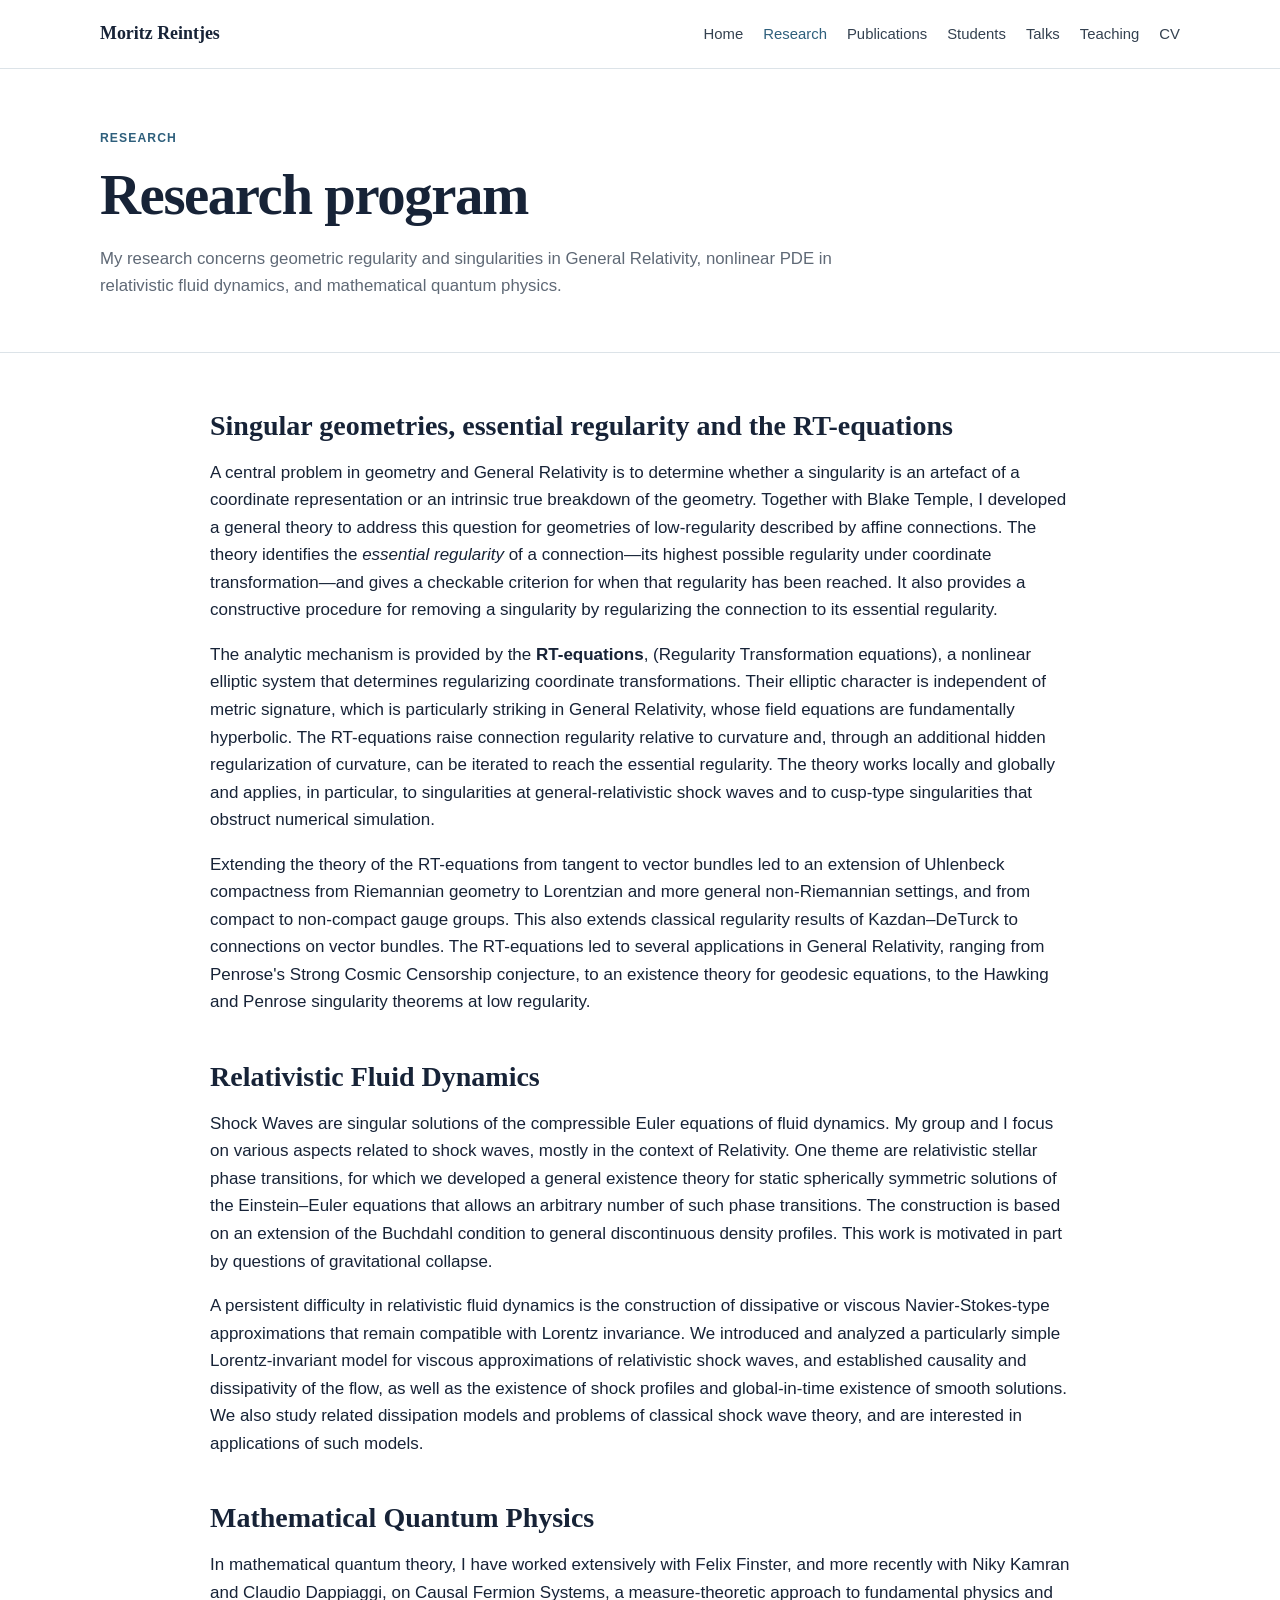
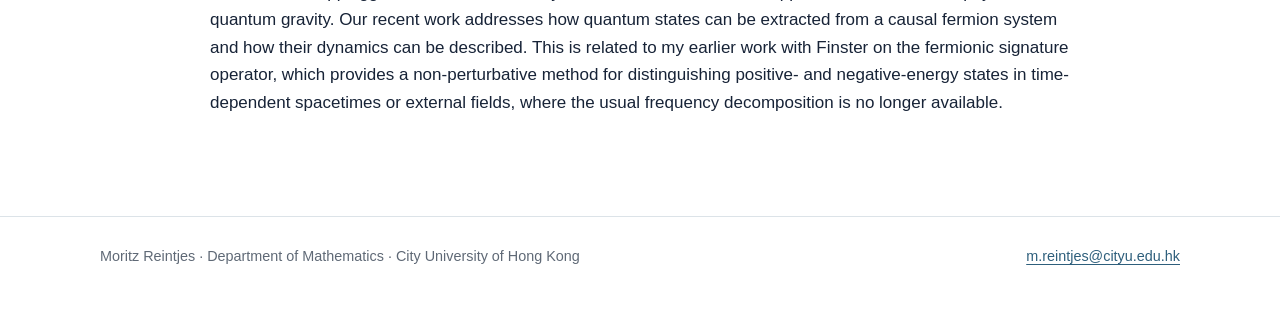
==== research.html @ 3b7ca8b9 "Add files via upload academic website - version October 20, 2026" ====
<!doctype html><html lang="en"><head><meta charset="utf-8"><meta name="viewport" content="width=device-width, initial-scale=1"><meta name="description" content="Research program of Moritz Reintjes in geometric analysis, General Relativity, relativistic fluids and mathematical quantum physics."><title>Research — Moritz Reintjes</title><link rel="stylesheet" href="styles.css"></head><body>
<header class="site-header"><div class="container nav"><a class="brand" href="index.html">Moritz Reintjes</a><nav class="nav-links"><a href="index.html">Home</a><a class="active" href="research.html">Research</a><a href="publications.html">Publications</a><a href="students.html">Students</a><a href="talks.html">Talks</a><a href="teaching.html">Teaching</a><a href="cv.html">CV</a></nav></div></header>
<main><div class="container page-head"><div class="eyebrow">Research</div><h1>Research program</h1><p>My research concerns geometric regularity and singularities in General Relativity, nonlinear PDE in relativistic fluid dynamics, and mathematical quantum physics.</p></div>
<section class="section"><div class="container content">

<section>
  <h2>Singular geometries, essential regularity and the RT-equations</h2>
  <p>A central problem in geometry and General Relativity is to determine whether a singularity is an artefact of a coordinate representation or an intrinsic true breakdown of the geometry. Together with Blake Temple, I developed a general theory to address this question for geometries of low-regularity described by affine connections. The theory identifies the <em>essential regularity</em> of a connection—its highest possible regularity under coordinate transformation—and gives a checkable criterion for when that regularity has been reached. It also provides a constructive procedure for removing a singularity by regularizing the connection to its essential regularity.</p>
  <p>The analytic mechanism is provided by the <strong>RT-equations</strong>, (Regularity Transformation equations), a nonlinear elliptic system that determines regularizing coordinate transformations. Their elliptic character is independent of metric signature, which is particularly striking in General Relativity, whose field equations are fundamentally hyperbolic. The RT-equations raise connection regularity relative to curvature and, through an additional hidden regularization of curvature, can be iterated to reach the essential regularity. The theory works locally and globally and applies, in particular, to singularities at general-relativistic shock waves and to cusp-type singularities that obstruct numerical simulation.</p>
  <p>Extending the theory of the RT-equations from tangent to vector bundles led to an extension of Uhlenbeck compactness from Riemannian geometry to Lorentzian and more general non-Riemannian settings, and from compact to non-compact gauge groups. This also extends classical regularity results of Kazdan–DeTurck to connections on vector bundles. The RT-equations led to several applications in General Relativity, ranging from Penrose's Strong Cosmic Censorship conjecture, to an existence theory for geodesic equations, to the Hawking and Penrose singularity theorems at low regularity. </p>
</section>

<section>
  <h2>Relativistic Fluid Dynamics</h2>
  <p> Shock Waves are singular solutions of the compressible Euler equations of fluid dynamics. My group and I focus on various aspects related to shock waves, mostly in the context of Relativity. One theme are relativistic stellar phase transitions, for which we developed a general existence theory for static spherically symmetric solutions of the Einstein–Euler equations that allows an arbitrary number of such phase transitions. The construction is based on an extension of the Buchdahl condition to general discontinuous density profiles. This work is motivated in part by questions of gravitational collapse.</p>
  <p>A persistent difficulty in relativistic fluid dynamics is the construction of dissipative or viscous Navier-Stokes-type approximations that remain compatible with Lorentz invariance. We introduced and analyzed a particularly simple Lorentz-invariant model for viscous approximations of relativistic shock waves, and established causality and dissipativity of the flow, as well as the existence of shock profiles and global-in-time existence of smooth solutions. We also study related dissipation models and problems of classical shock wave theory, and are interested in applications of such models. </p>
</section>

<section>
  <h2>Mathematical Quantum Physics</h2>
  <p>In mathematical quantum theory, I have worked extensively with Felix Finster, and more recently with Niky Kamran and Claudio Dappiaggi, on Causal Fermion Systems, a measure-theoretic approach to fundamental physics and quantum gravity. Our recent work addresses how quantum states can be extracted from a causal fermion system and how their dynamics can be described. This is related to my earlier work with Finster on the fermionic signature operator, which provides a non-perturbative method for distinguishing positive- and negative-energy states in time-dependent spacetimes or external fields, where the usual frequency decomposition is no longer available. </p>
</section>

</div></section></main>
<footer class="site-footer"><div class="container footer-flex"><span>Moritz Reintjes · Department of Mathematics · City University of Hong Kong</span><span><a href="mailto:m.reintjes@cityu.edu.hk">m.reintjes@cityu.edu.hk</a></span></div></footer></body></html>
---- styles.css ----
:root {
  --ink: #172337;
  --muted: #5f6976;
  --accent: #2e5f7c;
  --accent-dark: #23495f;
  --paper: #ffffff;
  --soft: #f4f7f9;
  --line: #dce3e8;
  --max: 1080px;
}

* { box-sizing: border-box; }
html { scroll-behavior: smooth; }
body {
  margin: 0;
  background: var(--paper);
  color: var(--ink);
  font-family: -apple-system, BlinkMacSystemFont, "Segoe UI", Helvetica, Arial, sans-serif;
  font-size: 17px;
  line-height: 1.62;
}
a { color: var(--accent); text-decoration-thickness: 1px; text-underline-offset: 3px; }
a:hover { color: var(--accent-dark); }
.container { width: min(var(--max), calc(100% - 42px)); margin: 0 auto; }

.site-header {
  border-bottom: 1px solid var(--line);
  background: rgba(255,255,255,.97);
  position: sticky;
  top: 0;
  z-index: 10;
}
.nav {
  min-height: 68px;
  display: flex;
  align-items: center;
  justify-content: space-between;
  gap: 28px;
}
.brand {
  font-family: Georgia, "Times New Roman", serif;
  font-size: 1.12rem;
  font-weight: 700;
  color: var(--ink);
  text-decoration: none;
  white-space: nowrap;
}
.nav-links { display: flex; gap: 20px; align-items: center; flex-wrap: wrap; justify-content: flex-end; }
.nav-links a { color: #344150; text-decoration: none; font-size: .93rem; }
.nav-links a:hover, .nav-links a.active { color: var(--accent); }

.hero { padding: 78px 0 58px; }
.eyebrow {
  color: var(--accent);
  text-transform: uppercase;
  letter-spacing: .09em;
  font-weight: 700;
  font-size: .76rem;
  margin-bottom: 12px;
}
h1, h2, h3 { font-family: Georgia, "Times New Roman", serif; color: var(--ink); line-height: 1.18; }
h1 { font-size: clamp(2.6rem, 6vw, 4.8rem); margin: 0 0 12px; letter-spacing: -.025em; }
h2 { font-size: clamp(1.65rem, 3vw, 2.35rem); margin: 0 0 20px; }
h3 { font-size: 1.28rem; margin: 0 0 8px; }
.subtitle { font-size: 1.14rem; color: var(--muted); margin: 0 0 16px; }
.keywords { font-family: Georgia, "Times New Roman", serif; color: #39495a; font-size: 1.08rem; }
.hero-copy { max-width: 790px; font-size: 1.12rem; margin: 28px 0 0; }
.actions { display: flex; gap: 12px; flex-wrap: wrap; margin-top: 28px; }
.button {
  display: inline-block;
  border: 1px solid var(--accent);
  padding: 9px 15px;
  border-radius: 4px;
  text-decoration: none;
  font-weight: 650;
  font-size: .94rem;
}
.button.primary { background: var(--accent); color: white; }
.button.primary:hover { background: var(--accent-dark); color: white; }

.section { padding: 56px 0; border-top: 1px solid var(--line); }
.section.soft { background: var(--soft); }
.lead { max-width: 850px; font-size: 1.08rem; }
.callout {
  border-left: 4px solid var(--accent);
  padding: 3px 0 3px 23px;
  max-width: 900px;
}
.grid-3 { display: grid; grid-template-columns: repeat(3, minmax(0, 1fr)); gap: 30px; }
.card { border-top: 2px solid var(--ink); padding-top: 14px; }
.card p { color: #46515f; margin: 8px 0 0; }

.page-head { padding: 60px 0 36px; }
.page-head h1 { font-size: clamp(2.2rem, 5vw, 3.55rem); }
.page-head p { max-width: 800px; color: var(--muted); font-size: 1.05rem; }
.content { max-width: 860px; }
.content section { margin-bottom: 44px; }
.content h2 { font-size: 1.75rem; margin-bottom: 12px; }
.content h3 { margin-top: 24px; }

.clean-list { padding: 0; margin: 0; list-style: none; }
.clean-list li { padding: 10px 0; border-bottom: 1px solid var(--line); }
.meta { color: var(--muted); font-size: .92rem; }
.pubs { list-style: none; padding: 0; margin: 0; counter-reset: none; }
.pub { display: grid; grid-template-columns: 42px 1fr; gap: 8px; padding: 11px 0; border-bottom: 1px solid #e7ecef; }
.pub-num { color: var(--muted); text-align: right; padding-right: 8px; font-variant-numeric: tabular-nums; }
.pub-title { font-weight: 640; }
.pub-journal { color: #45515e; }
.pub-links { font-size: .88rem; margin-top: 2px; }

.timeline { display: grid; grid-template-columns: 160px 1fr; gap: 8px 24px; }
.timeline .date { color: var(--muted); font-variant-numeric: tabular-nums; }
.timeline .entry { padding-bottom: 16px; }
.timeline strong { font-weight: 690; }

.stat-row { display: flex; gap: 28px; flex-wrap: wrap; margin-top: 20px; }
.stat { min-width: 170px; }
.stat strong { display: block; font-family: Georgia, "Times New Roman", serif; font-size: 1.55rem; }
.stat span { color: var(--muted); font-size: .9rem; }

.site-footer { border-top: 1px solid var(--line); padding: 28px 0 40px; color: var(--muted); font-size: .9rem; }
.footer-flex { display: flex; justify-content: space-between; gap: 24px; flex-wrap: wrap; }

@media (max-width: 820px) {
  body { font-size: 16px; }
  .site-header { position: static; }
  .nav { align-items: flex-start; flex-direction: column; padding: 16px 0; gap: 10px; }
  .nav-links { justify-content: flex-start; gap: 14px; }
  .hero { padding-top: 50px; }
  .grid-3 { grid-template-columns: 1fr; gap: 26px; }
  .timeline { grid-template-columns: 1fr; gap: 0; }
  .timeline .date { padding-top: 12px; }
}
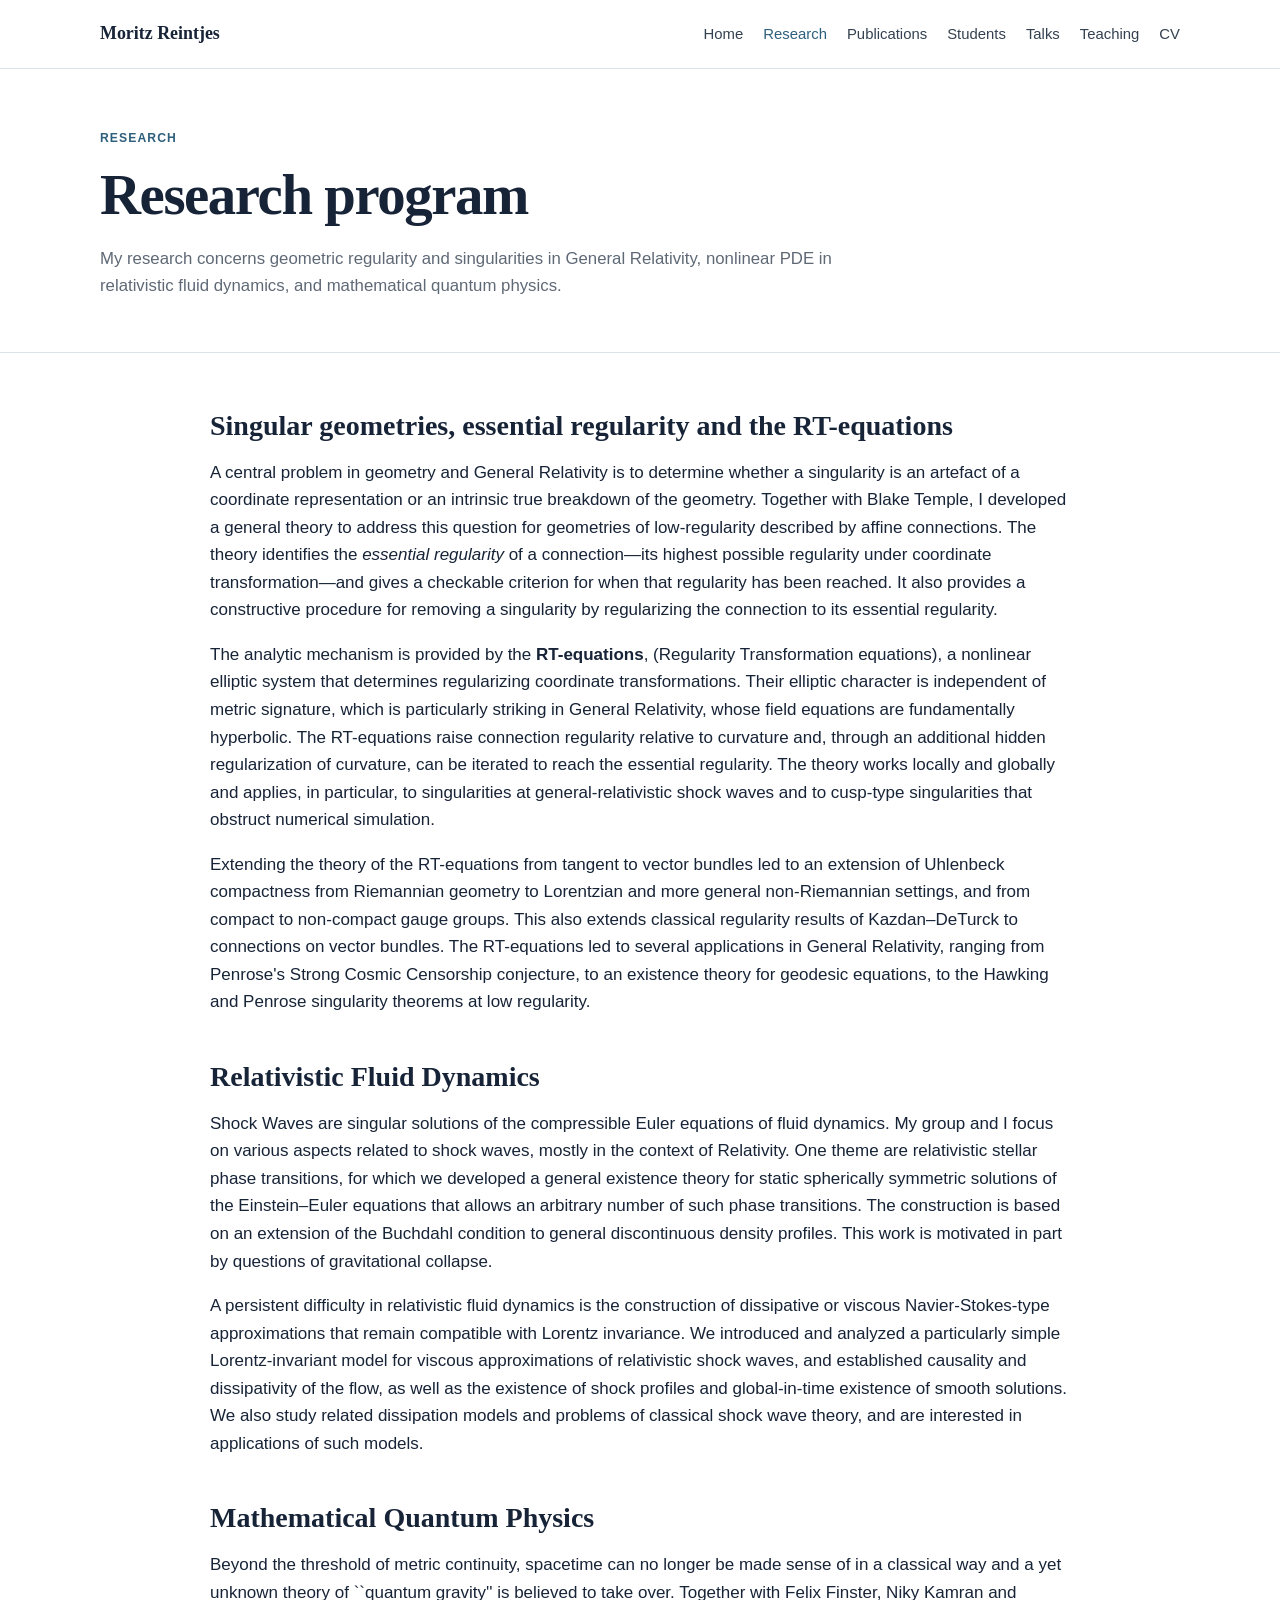
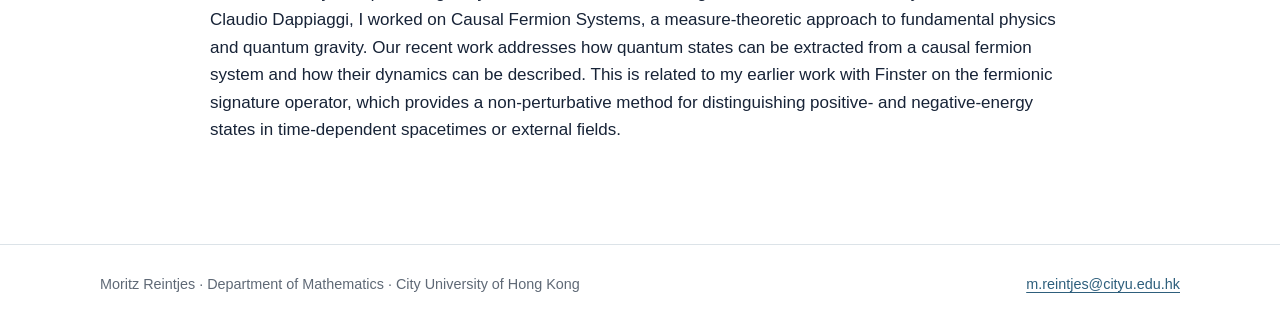
==== commit dc5c1420: "Update research.html" ====
--- a/research.html
+++ b/research.html
@@ -18,7 +18,7 @@
 
 <section>
   <h2>Mathematical Quantum Physics</h2>
-  <p>In mathematical quantum theory, I have worked extensively with Felix Finster, and more recently with Niky Kamran and Claudio Dappiaggi, on Causal Fermion Systems, a measure-theoretic approach to fundamental physics and quantum gravity. Our recent work addresses how quantum states can be extracted from a causal fermion system and how their dynamics can be described. This is related to my earlier work with Finster on the fermionic signature operator, which provides a non-perturbative method for distinguishing positive- and negative-energy states in time-dependent spacetimes or external fields, where the usual frequency decomposition is no longer available. </p>
+  <p>Beyond the threshold of metric continuity, spacetime can no longer be made sense of in a classical way and a yet unknown theory of ``quantum gravity'' is believed to take over. Together with Felix Finster, Niky Kamran and Claudio Dappiaggi, I worked on Causal Fermion Systems, a measure-theoretic approach to fundamental physics and quantum gravity. Our recent work addresses how quantum states can be extracted from a causal fermion system and how their dynamics can be described. This is related to my earlier work with Finster on the fermionic signature operator, which provides a non-perturbative method for distinguishing positive- and negative-energy states in time-dependent spacetimes or external fields.  </p>
 </section>
 
 </div></section></main>
